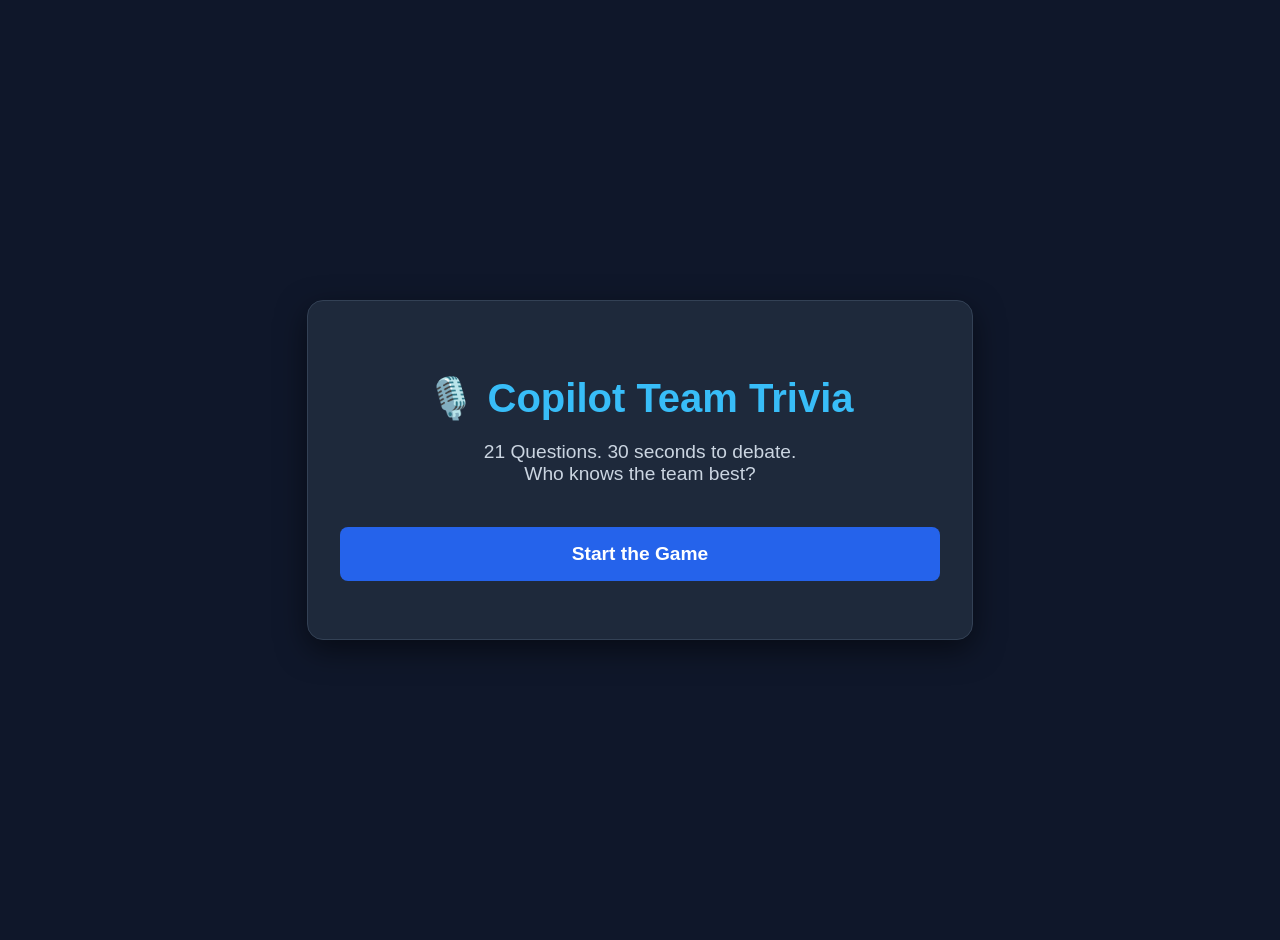
==== index.html @ fa29020d "changing index to new webpage" ====
<!DOCTYPE html>
<html lang="en">
<head>
    <meta charset="UTF-8">
    <meta name="viewport" content="width=device-width, initial-scale=1.0">
    <title>Copilot Team Trivia</title>
    <style>
        :root {
            --bg-color: #0f172a; /* Deep slate blue */
            --text-color: #f8fafc;
            --accent-color: #38bdf8; /* Bright sky blue */
            --card-bg: #1e293b;
            --timer-color: #fbbf24; /* Amber */
        }

        body {
            font-family: -apple-system, BlinkMacSystemFont, 'Segoe UI', Roboto, Helvetica, Arial, sans-serif;
            background-color: var(--bg-color);
            color: var(--text-color);
            display: flex;
            justify-content: center;
            align-items: center;
            min-height: 100vh;
            margin: 0;
            padding: 20px;
        }

        .container {
            background-color: var(--card-bg);
            padding: 3rem 2rem;
            border-radius: 16px;
            box-shadow: 0 10px 30px rgba(0,0,0,0.5);
            max-width: 600px;
            width: 100%;
            border: 1px solid #334155;
            text-align: center;
            position: relative;
        }

        h1 { color: var(--accent-color); font-size: 2.5rem; margin-bottom: 0.5rem; }
        h2 { font-size: 2rem; margin-bottom: 1rem; color: #fff; }
        
        .question-text {
            font-size: 1.5rem;
            line-height: 1.4;
            margin: 2rem 0;
            padding: 1.5rem;
            background: rgba(0,0,0,0.2);
            border-radius: 8px;
            border-left: 4px solid var(--accent-color);
        }

        .btn {
            display: inline-block;
            width: 100%;
            padding: 16px;
            margin: 10px 0;
            background-color: #2563eb;
            color: white;
            border: none;
            border-radius: 8px;
            cursor: pointer;
            font-size: 1.2rem;
            font-weight: bold;
            transition: all 0.2s;
        }

        .btn:hover { background-color: #3b82f6; transform: translateY(-2px); }
        .btn-secondary { background-color: #475569; }
        .btn-secondary:hover { background-color: #64748b; }

        .hidden { display: none !important; }

        /* Timer Styles */
        .timer-circle {
            width: 100px;
            height: 100px;
            border-radius: 50%;
            border: 6px solid #334155;
            display: flex;
            justify-content: center;
            align-items: center;
            font-size: 2.5rem;
            font-weight: bold;
            margin: 0 auto 20px auto;
            color: var(--timer-color);
            transition: color 0.3s;
        }

        .timer-warning { color: #ef4444; border-color: #ef4444; animation: pulse 1s infinite; }

        @keyframes pulse {
            0% { transform: scale(1); }
            50% { transform: scale(1.05); }
            100% { transform: scale(1); }
        }

        /* Reveal Styles */
        .reveal-box {
            background-color: #166534;
            color: white;
            padding: 20px;
            border-radius: 8px;
            font-size: 1.5rem;
            margin: 20px 0;
            animation: slideDown 0.4s ease-out;
        }

        @keyframes slideDown {
            from { opacity: 0; transform: translateY(-20px); }
            to { opacity: 1; transform: translateY(0); }
        }

        .progress { color: #94a3b8; font-size: 0.9rem; margin-bottom: 1rem; }
    </style>
</head>
<body>

<div class="container">
    <div id="start-screen">
        <h1>🎙️ Copilot Team Trivia</h1>
        <p style="font-size: 1.2rem; color: #cbd5e1; margin-bottom: 2rem;">
            21 Questions. 30 seconds to debate. <br>Who knows the team best?
        </p>
        <button class="btn" onclick="startGame()">Start the Game</button>
    </div>

    <div id="card-screen" class="hidden">
        <div class="progress" id="progress-text">Card 1 / 21</div>
        <h2 id="person-name">Name</h2>
        
        <div class="question-text" id="question-text">
            Question goes here?
        </div>

        <div id="timer-area">
            <div class="timer-circle" id="timer-display">30</div>
            <button class="btn btn-secondary" id="start-timer-btn" onclick="startTimer()">⏱️ Start 30s Timer</button>
        </div>

        <div id="reveal-area" class="hidden">
            <div class="reveal-box">
                ☕ <span id="reveal-text">Name, time to spill the tea!</span>
            </div>
            <button class="btn" onclick="nextQuestion()">Next Question ➡️</button>
        </div>
        
        <button class="btn btn-secondary hidden" id="manual-reveal-btn" onclick="triggerReveal()" style="margin-top: 10px; font-size: 1rem; padding: 10px;">Skip Timer & Spill the Tea</button>
    </div>

    <div id="end-screen" class="hidden">
        <h1>🎉 That's a wrap!</h1>
        <p style="font-size: 1.2rem; margin-top: 20px;">Now we all know a little too much about each other.</p>
        <button class="btn" onclick="location.reload()" style="margin-top: 30px;">Play Again</button>
    </div>
</div>

<script>
    const triviaData = [
        { name: "Alan Secundo", q: "What city does Alan live in?" },
        { name: "Annabelle Joynson", q: "What is Annabelle's favorite TV show?" },
        { name: "Beatriz Donega", q: "What is Beatriz's favorite type of cuisine?" },
        { name: "Bhavesh Jaisinghani", q: "How many languages does Bhavesh speak?" },
        { name: "Chris Hodapp", q: "What was the name of Chris's first pet?" },
        { name: "Dmitrii Zakharov", q: "What is Dmitrii's favorite sport to watch?" },
        { name: "Jens Phanich", q: "What is Jens's favorite childhood movie?" },
        { name: "Jonathan Sudarpo", q: "How many countries has Jonathan visited?" },
        { name: "Li Song", q: "What is Li's go-to karaoke song?" },
        { name: "Ljupco Petkovski", q: "What kind of pet does Ljupco have?" },
        { name: "Mathuriga Thavarajah", q: "What is Mathuriga's favorite food to cook?" },
        { name: "Mihir Ahuja", q: "What instrument did Mihir play in high school?" },
        { name: "Nana Asante-Apeatu", q: "How many books does Nana read per year?" },
        { name: "Omar Alamrani", q: "What is Omar's favorite sports team?" },
        { name: "Sumit Malhotra", q: "What city was Sumit born in?" },
        { name: "Thomas Baker", q: "What is Thomas's standard coffee shop order?" },
        { name: "Tiffany Sentosa", q: "What is Tiffany's middle name?" },
        { name: "Tushar Sharma", q: "What is Tushar's favorite board game?" },
        { name: "Tyler Foreman", q: "What make and model was Tyler's first car?" },
        { name: "Vitor Bichara", q: "What is Vitor's favorite holiday destination?" },
        { name: "Warren Baltz", q: "What is Warren's favorite hobby on a Sunday?" }
    ];

    // Shuffle array so people don't know when their turn is coming
    function shuffle(array) {
        for (let i = array.length - 1; i > 0; i--) {
            const j = Math.floor(Math.random() * (i + 1));
            [array[i], array[j]] = [array[j], array[i]];
        }
        return array;
    }

    let gameData = [];
    let currentIndex = 0;
    let timerInterval;

    function startGame() {
        gameData = shuffle([...triviaData]);
        document.getElementById('start-screen').classList.add('hidden');
        document.getElementById('card-screen').classList.remove('hidden');
        loadCard();
    }

    function loadCard() {
        const currentData = gameData[currentIndex];
        
        // Reset UI
        document.getElementById('reveal-area').classList.add('hidden');
        document.getElementById('timer-area').classList.remove('hidden');
        document.getElementById('start-timer-btn').classList.remove('hidden');
        document.getElementById('manual-reveal-btn').classList.add('hidden');
        
        const timerDisplay = document.getElementById('timer-display');
        timerDisplay.innerText = "30";
        timerDisplay.classList.remove('timer-warning');

        // Load Content
        document.getElementById('progress-text').innerText = `Card ${currentIndex + 1} / ${gameData.length}`;
        document.getElementById('person-name').innerText = currentData.name;
        document.getElementById('question-text').innerText = currentData.q;
    }

    function startTimer() {
        document.getElementById('start-timer-btn').classList.add('hidden');
        document.getElementById('manual-reveal-btn').classList.remove('hidden');
        
        let timeLeft = 30;
        const timerDisplay = document.getElementById('timer-display');
        
        clearInterval(timerInterval);
        timerInterval = setInterval(() => {
            timeLeft--;
            timerDisplay.innerText = timeLeft;
            
            if (timeLeft <= 10) {
                timerDisplay.classList.add('timer-warning');
            }
            
            if (timeLeft <= 0) {
                clearInterval(timerInterval);
                triggerReveal();
            }
        }, 1000);
    }

    function triggerReveal() {
        clearInterval(timerInterval);
        const currentData = gameData[currentIndex];
        
        document.getElementById('timer-area').classList.add('hidden');
        document.getElementById('manual-reveal-btn').classList.add('hidden');
        
        const revealArea = document.getElementById('reveal-area');
        revealArea.classList.remove('hidden');
        
        // Extract just the first name for the prompt
        const firstName = currentData.name.split(' ')[0];
        document.getElementById('reveal-text').innerText = `Time's up, ${firstName}... spill the tea!`;
    }

    function nextQuestion() {
        currentIndex++;
        if (currentIndex < gameData.length) {
            loadCard();
        } else {
            document.getElementById('card-screen').classList.add('hidden');
            document.getElementById('end-screen').classList.remove('hidden');
        }
    }
</script>

</body>
</html>
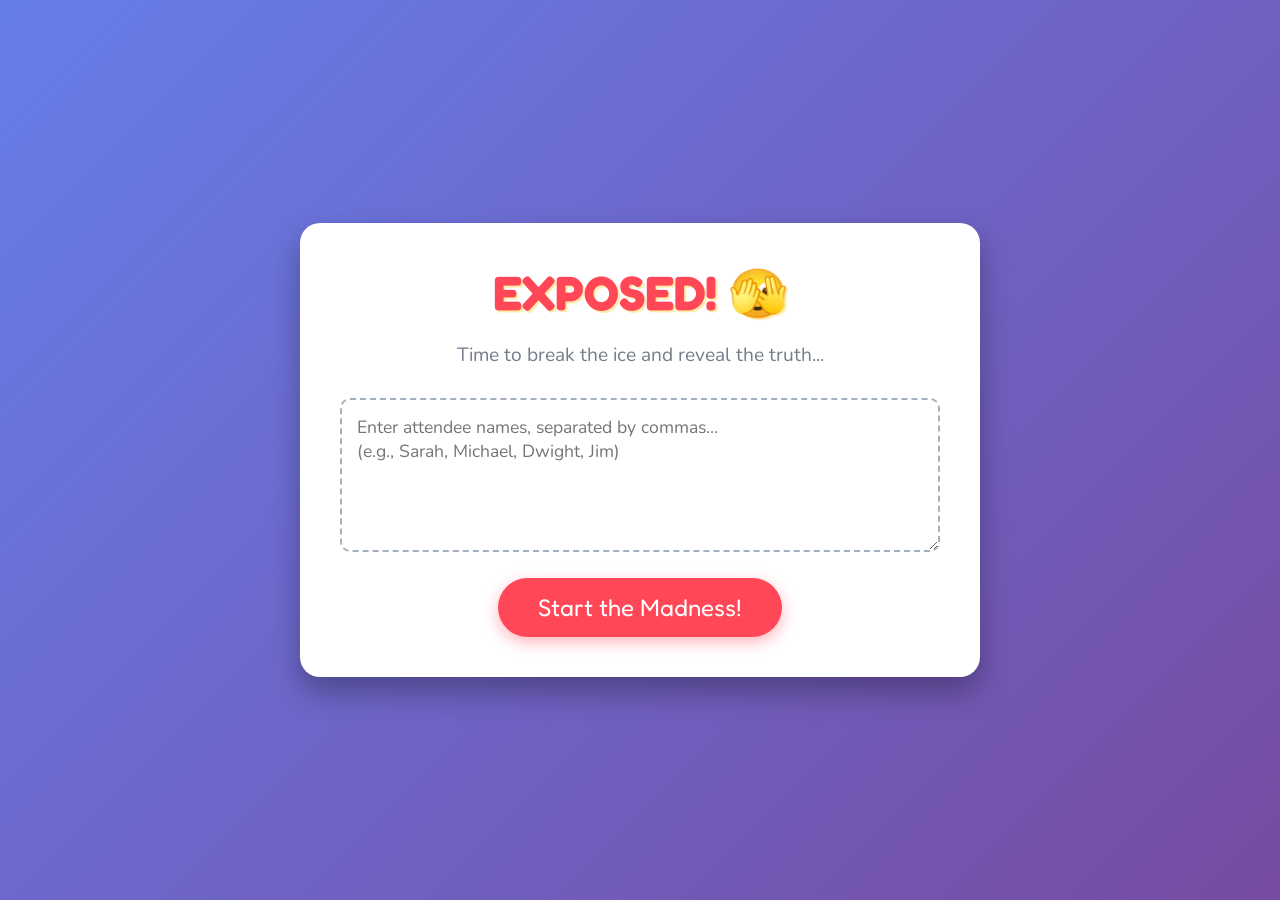
==== commit a0071e28: "Replace team trivia with Exposed icebreaker game. Save the previous index as index-old1.html for ref" ====
--- a/index.html
+++ b/index.html
@@ -3,270 +3,271 @@
 <head>
     <meta charset="UTF-8">
     <meta name="viewport" content="width=device-width, initial-scale=1.0">
-    <title>Copilot Team Trivia</title>
+    <title>Exposed! 🫣</title>
     <style>
-        :root {
-            --bg-color: #0f172a; /* Deep slate blue */
-            --text-color: #f8fafc;
-            --accent-color: #38bdf8; /* Bright sky blue */
-            --card-bg: #1e293b;
-            --timer-color: #fbbf24; /* Amber */
-        }
+        @import url('https://fonts.googleapis.com/css2?family=Fredoka+One&family=Nunito:wght@400;700&display=swap');
 
         body {
-            font-family: -apple-system, BlinkMacSystemFont, 'Segoe UI', Roboto, Helvetica, Arial, sans-serif;
-            background-color: var(--bg-color);
-            color: var(--text-color);
+            margin: 0;
+            padding: 0;
+            font-family: 'Nunito', sans-serif;
+            background: linear-gradient(135deg, #667eea 0%, #764ba2 100%);
+            color: #333;
             display: flex;
             justify-content: center;
             align-items: center;
             min-height: 100vh;
-            margin: 0;
-            padding: 20px;
         }
 
         .container {
-            background-color: var(--card-bg);
-            padding: 3rem 2rem;
-            border-radius: 16px;
-            box-shadow: 0 10px 30px rgba(0,0,0,0.5);
+            background: #ffffff;
+            width: 90%;
             max-width: 600px;
-            width: 100%;
-            border: 1px solid #334155;
+            padding: 40px;
+            border-radius: 20px;
+            box-shadow: 0 15px 30px rgba(0,0,0,0.3);
             text-align: center;
             position: relative;
-        }
-
-        h1 { color: var(--accent-color); font-size: 2.5rem; margin-bottom: 0.5rem; }
-        h2 { font-size: 2rem; margin-bottom: 1rem; color: #fff; }
-        
-        .question-text {
-            font-size: 1.5rem;
-            line-height: 1.4;
-            margin: 2rem 0;
-            padding: 1.5rem;
-            background: rgba(0,0,0,0.2);
-            border-radius: 8px;
-            border-left: 4px solid var(--accent-color);
-        }
-
-        .btn {
-            display: inline-block;
+            overflow: hidden;
+        }
+
+        h1 {
+            font-family: 'Fredoka One', cursive;
+            color: #ff4757;
+            font-size: 3rem;
+            margin-top: 0;
+            margin-bottom: 10px;
+            text-shadow: 2px 2px 0px #ffeaa7;
+        }
+
+        p.subtitle {
+            font-size: 1.2rem;
+            color: #747d8c;
+            margin-bottom: 30px;
+        }
+
+        textarea {
             width: 100%;
-            padding: 16px;
-            margin: 10px 0;
-            background-color: #2563eb;
+            padding: 15px;
+            border: 2px dashed #a4b0be;
+            border-radius: 10px;
+            font-size: 1.1rem;
+            font-family: 'Nunito', sans-serif;
+            box-sizing: border-box;
+            resize: vertical;
+            transition: border-color 0.3s;
+        }
+
+        textarea:focus {
+            outline: none;
+            border-color: #ff4757;
+        }
+
+        button {
+            background: #ff4757;
             color: white;
             border: none;
-            border-radius: 8px;
+            padding: 15px 40px;
+            font-size: 1.5rem;
+            font-family: 'Fredoka One', cursive;
+            border-radius: 50px;
             cursor: pointer;
+            box-shadow: 0 5px 15px rgba(255, 71, 87, 0.4);
+            transition: transform 0.2s, background 0.2s;
+            margin-top: 20px;
+        }
+
+        button:hover {
+            transform: scale(1.05) translateY(-3px);
+            background: #ff6b81;
+        }
+
+        button:active {
+            transform: scale(0.95) translateY(0);
+        }
+
+        /* Screens */
+        #game-screen, #end-screen {
+            display: none;
+        }
+
+        /* Game Elements */
+        .player-reveal {
             font-size: 1.2rem;
             font-weight: bold;
-            transition: all 0.2s;
-        }
-
-        .btn:hover { background-color: #3b82f6; transform: translateY(-2px); }
-        .btn-secondary { background-color: #475569; }
-        .btn-secondary:hover { background-color: #64748b; }
-
-        .hidden { display: none !important; }
-
-        /* Timer Styles */
-        .timer-circle {
-            width: 100px;
-            height: 100px;
-            border-radius: 50%;
-            border: 6px solid #334155;
-            display: flex;
-            justify-content: center;
-            align-items: center;
-            font-size: 2.5rem;
-            font-weight: bold;
-            margin: 0 auto 20px auto;
-            color: var(--timer-color);
-            transition: color 0.3s;
-        }
-
-        .timer-warning { color: #ef4444; border-color: #ef4444; animation: pulse 1s infinite; }
-
-        @keyframes pulse {
-            0% { transform: scale(1); }
-            50% { transform: scale(1.05); }
-            100% { transform: scale(1); }
-        }
-
-        /* Reveal Styles */
-        .reveal-box {
-            background-color: #166534;
-            color: white;
-            padding: 20px;
-            border-radius: 8px;
+            color: #747d8c;
+            text-transform: uppercase;
+            letter-spacing: 2px;
+        }
+
+        #current-player {
+            font-family: 'Fredoka One', cursive;
+            font-size: 3.5rem;
+            color: #3742fa;
+            margin: 10px 0;
+            animation: popIn 0.5s cubic-bezier(0.175, 0.885, 0.32, 1.275);
+        }
+
+        .question-box {
+            background: #f1f2f6;
+            padding: 30px;
+            border-radius: 15px;
             font-size: 1.5rem;
-            margin: 20px 0;
-            animation: slideDown 0.4s ease-out;
-        }
-
-        @keyframes slideDown {
-            from { opacity: 0; transform: translateY(-20px); }
-            to { opacity: 1; transform: translateY(0); }
-        }
-
-        .progress { color: #94a3b8; font-size: 0.9rem; margin-bottom: 1rem; }
+            font-weight: 700;
+            margin: 30px 0;
+            border-left: 8px solid #ffa502;
+            animation: slideUp 0.5s ease;
+        }
+
+        /* Animations */
+        @keyframes popIn {
+            0% { transform: scale(0.5); opacity: 0; }
+            100% { transform: scale(1); opacity: 1; }
+        }
+
+        @keyframes slideUp {
+            0% { transform: translateY(20px); opacity: 0; }
+            100% { transform: translateY(0); opacity: 1; }
+        }
+
     </style>
 </head>
 <body>
 
-<div class="container">
-    <div id="start-screen">
-        <h1>🎙️ Copilot Team Trivia</h1>
-        <p style="font-size: 1.2rem; color: #cbd5e1; margin-bottom: 2rem;">
-            21 Questions. 30 seconds to debate. <br>Who knows the team best?
-        </p>
-        <button class="btn" onclick="startGame()">Start the Game</button>
+    <div class="container">
+        <h1>EXPOSED! 🫣</h1>
+        <p class="subtitle">Time to break the ice and reveal the truth...</p>
+        
+        <div id="setup-screen">
+            <textarea id="player-input" rows="5" placeholder="Enter attendee names, separated by commas...&#10;(e.g., Sarah, Michael, Dwight, Jim)"></textarea>
+            <br>
+            <button onclick="startGame()">Start the Madness!</button>
+        </div>
+
+        <div id="game-screen">
+            <div class="player-reveal">The spotlight is on...</div>
+            <div id="current-player">???</div>
+            <div class="question-box" id="current-question">
+                Get ready for the first question!
+            </div>
+            <button onclick="nextVictim()">Next Victim 🎲</button>
+        </div>
+
+        <div id="end-screen">
+            <div id="current-player" style="color: #2ed573;">That's Everyone!</div>
+            <p class="subtitle">There are no more secrets left to expose.</p>
+            <button onclick="resetGame()">Play Again</button>
+        </div>
     </div>
 
-    <div id="card-screen" class="hidden">
-        <div class="progress" id="progress-text">Card 1 / 21</div>
-        <h2 id="person-name">Name</h2>
+    <script>
+        // The Vault of Questions
         
-        <div class="question-text" id="question-text">
-            Question goes here?
-        </div>
-
-        <div id="timer-area">
-            <div class="timer-circle" id="timer-display">30</div>
-            <button class="btn btn-secondary" id="start-timer-btn" onclick="startTimer()">⏱️ Start 30s Timer</button>
-        </div>
-
-        <div id="reveal-area" class="hidden">
-            <div class="reveal-box">
-                ☕ <span id="reveal-text">Name, time to spill the tea!</span>
-            </div>
-            <button class="btn" onclick="nextQuestion()">Next Question ➡️</button>
-        </div>
-        
-        <button class="btn btn-secondary hidden" id="manual-reveal-btn" onclick="triggerReveal()" style="margin-top: 10px; font-size: 1rem; padding: 10px;">Skip Timer & Spill the Tea</button>
-    </div>
-
-    <div id="end-screen" class="hidden">
-        <h1>🎉 That's a wrap!</h1>
-        <p style="font-size: 1.2rem; margin-top: 20px;">Now we all know a little too much about each other.</p>
-        <button class="btn" onclick="location.reload()" style="margin-top: 30px;">Play Again</button>
-    </div>
-</div>
-
-<script>
-    const triviaData = [
-        { name: "Alan Secundo", q: "What city does Alan live in?" },
-        { name: "Annabelle Joynson", q: "What is Annabelle's favorite TV show?" },
-        { name: "Beatriz Donega", q: "What is Beatriz's favorite type of cuisine?" },
-        { name: "Bhavesh Jaisinghani", q: "How many languages does Bhavesh speak?" },
-        { name: "Chris Hodapp", q: "What was the name of Chris's first pet?" },
-        { name: "Dmitrii Zakharov", q: "What is Dmitrii's favorite sport to watch?" },
-        { name: "Jens Phanich", q: "What is Jens's favorite childhood movie?" },
-        { name: "Jonathan Sudarpo", q: "How many countries has Jonathan visited?" },
-        { name: "Li Song", q: "What is Li's go-to karaoke song?" },
-        { name: "Ljupco Petkovski", q: "What kind of pet does Ljupco have?" },
-        { name: "Mathuriga Thavarajah", q: "What is Mathuriga's favorite food to cook?" },
-        { name: "Mihir Ahuja", q: "What instrument did Mihir play in high school?" },
-        { name: "Nana Asante-Apeatu", q: "How many books does Nana read per year?" },
-        { name: "Omar Alamrani", q: "What is Omar's favorite sports team?" },
-        { name: "Sumit Malhotra", q: "What city was Sumit born in?" },
-        { name: "Thomas Baker", q: "What is Thomas's standard coffee shop order?" },
-        { name: "Tiffany Sentosa", q: "What is Tiffany's middle name?" },
-        { name: "Tushar Sharma", q: "What is Tushar's favorite board game?" },
-        { name: "Tyler Foreman", q: "What make and model was Tyler's first car?" },
-        { name: "Vitor Bichara", q: "What is Vitor's favorite holiday destination?" },
-        { name: "Warren Baltz", q: "What is Warren's favorite hobby on a Sunday?" }
-    ];
-
-    // Shuffle array so people don't know when their turn is coming
-    function shuffle(array) {
-        for (let i = array.length - 1; i > 0; i--) {
-            const j = Math.floor(Math.random() * (i + 1));
-            [array[i], array[j]] = [array[j], array[i]];
-        }
-        return array;
-    }
-
-    let gameData = [];
-    let currentIndex = 0;
-    let timerInterval;
-
-    function startGame() {
-        gameData = shuffle([...triviaData]);
-        document.getElementById('start-screen').classList.add('hidden');
-        document.getElementById('card-screen').classList.remove('hidden');
-        loadCard();
-    }
-
-    function loadCard() {
-        const currentData = gameData[currentIndex];
-        
-        // Reset UI
-        document.getElementById('reveal-area').classList.add('hidden');
-        document.getElementById('timer-area').classList.remove('hidden');
-        document.getElementById('start-timer-btn').classList.remove('hidden');
-        document.getElementById('manual-reveal-btn').classList.add('hidden');
-        
-        const timerDisplay = document.getElementById('timer-display');
-        timerDisplay.innerText = "30";
-        timerDisplay.classList.remove('timer-warning');
-
-        // Load Content
-        document.getElementById('progress-text').innerText = `Card ${currentIndex + 1} / ${gameData.length}`;
-        document.getElementById('person-name').innerText = currentData.name;
-        document.getElementById('question-text').innerText = currentData.q;
-    }
-
-    function startTimer() {
-        document.getElementById('start-timer-btn').classList.add('hidden');
-        document.getElementById('manual-reveal-btn').classList.remove('hidden');
-        
-        let timeLeft = 30;
-        const timerDisplay = document.getElementById('timer-display');
-        
-        clearInterval(timerInterval);
-        timerInterval = setInterval(() => {
-            timeLeft--;
-            timerDisplay.innerText = timeLeft;
+        const questionsPool = [
+            "What is your secret movie love? (e.g. Pitch Perfect, High School Musical)",
+            "What is the most embarrassing song you secretly jam out to?",
+            "What is the weirdest thing you've ever eaten?",
+            "If you had to wear a warning label, what would yours say?",
+            "What is your most irrational fear?",
+            "What was your worst fashion phase?",
+            "If you were a potato, how would you like to be cooked?",
+            "What's a weird habit you have when you're alone?",
+            "Have you ever blamed a fart on a pet (or someone else)? Be honest.",
+            "What is the most ridiculous thing you believed as a kid?",
+            "What is your most useless hidden talent?",
+            "If someone narrated your life, who would you want it to be?",
+            "What's the most embarrassing thing you've done on a Zoom call?",
+            "If you could only eat one food for the rest of your life, what is it?",
+            "What's a reality TV show you would absolutely dominate?",
+            "What is the weirdest thing you've ever bought online late at night?",
+            "What is your most controversial food opinion? (e.g., pineapple belongs on pizza)",
+            "If your internet history from today was exposed, what's the weirdest thing you Googled?",
+            "Have you ever accidentally sent a text to the wrong person? What did it say?",
+            "What is a common word you constantly mispronounce or misspell?",
+            "If you were an Olympic athlete, what would your highly specific, non-athletic sport be?",
+            "What’s the most ridiculous excuse you’ve ever used to get out of doing something?",
+            "If you had a theme song that played every time you entered a room, what would it be?",
+            "Which fictional character do you relate to on a slightly embarrassing level?",
+            "What is the weirdest nickname you’ve ever been given?",
+            "What's a popular trend you completely fell for that makes you cringe now?",
+            "If you had to survive a zombie apocalypse using only three items currently on your desk, what are they?",
+            "What is the absolute worst haircut you've ever had?",
+            "If you had to give a 10-minute presentation with zero preparation, what niche topic would it be on?",
+            "What is a supposedly 'fun' activity that you secretly absolutely despise?"
+        ];
+
+        let players = [];
+        let availableQuestions = [];
+
+        function startGame() {
+            const input = document.getElementById('player-input').value;
+            // Split by comma, trim whitespace, and remove empty entries
+            players = input.split(',').map(name => name.trim()).filter(name => name !== "");
+
+            if (players.length === 0) {
+                alert("You need to enter at least one victim... I mean, player!");
+                return;
+            }
+
+            // Shuffle players so the order is random
+            players = shuffleArray(players);
+            // Copy the questions pool so we can remove them as they are asked
+            availableQuestions = [...questionsPool]; 
+
+            document.getElementById('setup-screen').style.display = 'none';
+            document.getElementById('game-screen').style.display = 'block';
             
-            if (timeLeft <= 10) {
-                timerDisplay.classList.add('timer-warning');
-            }
+            nextVictim();
+        }
+
+        function nextVictim() {
+            if (players.length === 0) {
+                document.getElementById('game-screen').style.display = 'none';
+                document.getElementById('end-screen').style.display = 'block';
+                return;
+            }
+
+            // Get next player and remove them from the array
+            const player = players.pop();
+
+            // Refill questions if we run out before players
+            if (availableQuestions.length === 0) {
+                availableQuestions = [...questionsPool];
+            }
+
+            // Get a random question and remove it from the available pool
+            const questionIndex = Math.floor(Math.random() * availableQuestions.length);
+            const question = availableQuestions.splice(questionIndex, 1)[0];
+
+            // Update UI
+            const playerEl = document.getElementById('current-player');
+            const questionEl = document.getElementById('current-question');
             
-            if (timeLeft <= 0) {
-                clearInterval(timerInterval);
-                triggerReveal();
-            }
-        }, 1000);
-    }
-
-    function triggerReveal() {
-        clearInterval(timerInterval);
-        const currentData = gameData[currentIndex];
-        
-        document.getElementById('timer-area').classList.add('hidden');
-        document.getElementById('manual-reveal-btn').classList.add('hidden');
-        
-        const revealArea = document.getElementById('reveal-area');
-        revealArea.classList.remove('hidden');
-        
-        // Extract just the first name for the prompt
-        const firstName = currentData.name.split(' ')[0];
-        document.getElementById('reveal-text').innerText = `Time's up, ${firstName}... spill the tea!`;
-    }
-
-    function nextQuestion() {
-        currentIndex++;
-        if (currentIndex < gameData.length) {
-            loadCard();
-        } else {
-            document.getElementById('card-screen').classList.add('hidden');
-            document.getElementById('end-screen').classList.remove('hidden');
-        }
-    }
-</script>
-
+            // Little trick to re-trigger CSS animations
+            playerEl.style.animation = 'none';
+            questionEl.style.animation = 'none';
+            setTimeout(() => {
+                playerEl.innerText = player;
+                questionEl.innerText = question;
+                playerEl.style.animation = 'popIn 0.5s cubic-bezier(0.175, 0.885, 0.32, 1.275)';
+                questionEl.style.animation = 'slideUp 0.5s ease';
+            }, 10);
+        }
+
+        function resetGame() {
+            document.getElementById('end-screen').style.display = 'none';
+            document.getElementById('setup-screen').style.display = 'block';
+            document.getElementById('player-input').value = '';
+        }
+
+        // Helper function to shuffle an array (Fisher-Yates shuffle)
+        function shuffleArray(array) {
+            for (let i = array.length - 1; i > 0; i--) {
+                const j = Math.floor(Math.random() * (i + 1));
+                [array[i], array[j]] = [array[j], array[i]];
+            }
+            return array;
+        }
+    </script>
 </body>
 </html>
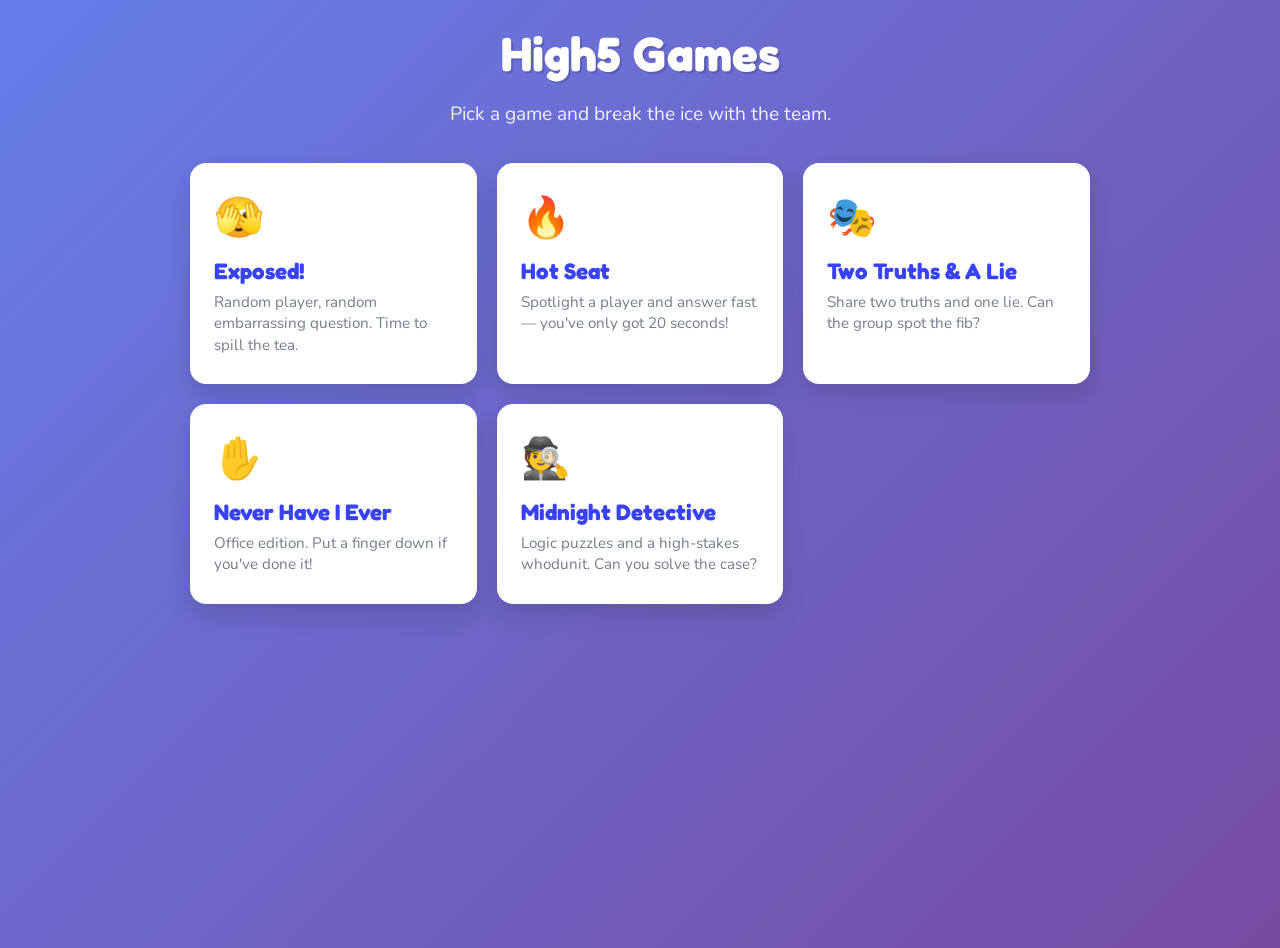
==== commit b105b97d: "Make games hub the GitHub Pages homepage. Rename the Exposed game to exposed.html and promote the hu" ====
--- a/index.html
+++ b/index.html
@@ -3,271 +3,120 @@
 <head>
     <meta charset="UTF-8">
     <meta name="viewport" content="width=device-width, initial-scale=1.0">
-    <title>Exposed! 🫣</title>
+    <title>High5 Games</title>
     <style>
         @import url('https://fonts.googleapis.com/css2?family=Fredoka+One&family=Nunito:wght@400;700&display=swap');
 
         body {
             margin: 0;
-            padding: 0;
+            padding: 24px;
             font-family: 'Nunito', sans-serif;
             background: linear-gradient(135deg, #667eea 0%, #764ba2 100%);
             color: #333;
-            display: flex;
-            justify-content: center;
-            align-items: center;
             min-height: 100vh;
         }
 
         .container {
-            background: #ffffff;
-            width: 90%;
-            max-width: 600px;
-            padding: 40px;
-            border-radius: 20px;
-            box-shadow: 0 15px 30px rgba(0,0,0,0.3);
-            text-align: center;
-            position: relative;
-            overflow: hidden;
+            max-width: 900px;
+            margin: 0 auto;
         }
 
         h1 {
             font-family: 'Fredoka One', cursive;
-            color: #ff4757;
+            color: white;
             font-size: 3rem;
-            margin-top: 0;
-            margin-bottom: 10px;
-            text-shadow: 2px 2px 0px #ffeaa7;
+            text-align: center;
+            margin: 0 0 8px;
+            text-shadow: 2px 2px 0 rgba(0, 0, 0, 0.15);
         }
 
-        p.subtitle {
+        .subtitle {
+            text-align: center;
+            color: rgba(255, 255, 255, 0.9);
             font-size: 1.2rem;
-            color: #747d8c;
-            margin-bottom: 30px;
+            margin-bottom: 36px;
         }
 
-        textarea {
-            width: 100%;
-            padding: 15px;
-            border: 2px dashed #a4b0be;
-            border-radius: 10px;
-            font-size: 1.1rem;
-            font-family: 'Nunito', sans-serif;
-            box-sizing: border-box;
-            resize: vertical;
-            transition: border-color 0.3s;
+        .grid {
+            display: grid;
+            grid-template-columns: repeat(auto-fill, minmax(260px, 1fr));
+            gap: 20px;
         }
 
-        textarea:focus {
-            outline: none;
-            border-color: #ff4757;
+        .game-card {
+            background: white;
+            border-radius: 16px;
+            padding: 28px 24px;
+            text-decoration: none;
+            color: inherit;
+            box-shadow: 0 10px 25px rgba(0, 0, 0, 0.15);
+            transition: transform 0.2s, box-shadow 0.2s;
+            display: block;
         }
 
-        button {
-            background: #ff4757;
-            color: white;
-            border: none;
-            padding: 15px 40px;
-            font-size: 1.5rem;
-            font-family: 'Fredoka One', cursive;
-            border-radius: 50px;
-            cursor: pointer;
-            box-shadow: 0 5px 15px rgba(255, 71, 87, 0.4);
-            transition: transform 0.2s, background 0.2s;
-            margin-top: 20px;
+        .game-card:hover {
+            transform: translateY(-4px);
+            box-shadow: 0 14px 30px rgba(0, 0, 0, 0.2);
         }
 
-        button:hover {
-            transform: scale(1.05) translateY(-3px);
-            background: #ff6b81;
+        .game-card .emoji {
+            font-size: 2.5rem;
+            margin-bottom: 12px;
         }
 
-        button:active {
-            transform: scale(0.95) translateY(0);
+        .game-card h2 {
+            font-family: 'Fredoka One', cursive;
+            font-size: 1.4rem;
+            margin: 0 0 8px;
+            color: #3742fa;
         }
 
-        /* Screens */
-        #game-screen, #end-screen {
-            display: none;
+        .game-card p {
+            margin: 0;
+            color: #747d8c;
+            font-size: 0.95rem;
+            line-height: 1.4;
         }
-
-        /* Game Elements */
-        .player-reveal {
-            font-size: 1.2rem;
-            font-weight: bold;
-            color: #747d8c;
-            text-transform: uppercase;
-            letter-spacing: 2px;
-        }
-
-        #current-player {
-            font-family: 'Fredoka One', cursive;
-            font-size: 3.5rem;
-            color: #3742fa;
-            margin: 10px 0;
-            animation: popIn 0.5s cubic-bezier(0.175, 0.885, 0.32, 1.275);
-        }
-
-        .question-box {
-            background: #f1f2f6;
-            padding: 30px;
-            border-radius: 15px;
-            font-size: 1.5rem;
-            font-weight: 700;
-            margin: 30px 0;
-            border-left: 8px solid #ffa502;
-            animation: slideUp 0.5s ease;
-        }
-
-        /* Animations */
-        @keyframes popIn {
-            0% { transform: scale(0.5); opacity: 0; }
-            100% { transform: scale(1); opacity: 1; }
-        }
-
-        @keyframes slideUp {
-            0% { transform: translateY(20px); opacity: 0; }
-            100% { transform: translateY(0); opacity: 1; }
-        }
-
     </style>
 </head>
 <body>
 
     <div class="container">
-        <h1>EXPOSED! 🫣</h1>
-        <p class="subtitle">Time to break the ice and reveal the truth...</p>
-        
-        <div id="setup-screen">
-            <textarea id="player-input" rows="5" placeholder="Enter attendee names, separated by commas...&#10;(e.g., Sarah, Michael, Dwight, Jim)"></textarea>
-            <br>
-            <button onclick="startGame()">Start the Madness!</button>
-        </div>
+        <h1>High5 Games</h1>
+        <p class="subtitle">Pick a game and break the ice with the team.</p>
 
-        <div id="game-screen">
-            <div class="player-reveal">The spotlight is on...</div>
-            <div id="current-player">???</div>
-            <div class="question-box" id="current-question">
-                Get ready for the first question!
-            </div>
-            <button onclick="nextVictim()">Next Victim 🎲</button>
-        </div>
+        <div class="grid">
+            <a class="game-card" href="index.html">
+                <div class="emoji">🫣</div>
+                <h2>Exposed!</h2>
+                <p>Random player, random embarrassing question. Time to spill the tea.</p>
+            </a>
 
-        <div id="end-screen">
-            <div id="current-player" style="color: #2ed573;">That's Everyone!</div>
-            <p class="subtitle">There are no more secrets left to expose.</p>
-            <button onclick="resetGame()">Play Again</button>
+            <a class="game-card" href="hot-seat.html">
+                <div class="emoji">🔥</div>
+                <h2>Hot Seat</h2>
+                <p>Spotlight a player and answer fast — you've only got 20 seconds!</p>
+            </a>
+
+            <a class="game-card" href="two-truths.html">
+                <div class="emoji">🎭</div>
+                <h2>Two Truths &amp; A Lie</h2>
+                <p>Share two truths and one lie. Can the group spot the fib?</p>
+            </a>
+
+            <a class="game-card" href="never-have-i-ever.html">
+                <div class="emoji">✋</div>
+                <h2>Never Have I Ever</h2>
+                <p>Office edition. Put a finger down if you've done it!</p>
+            </a>
+
+            <a class="game-card" href="midnight-detective.html">
+                <div class="emoji">🕵️</div>
+                <h2>Midnight Detective</h2>
+                <p>Logic puzzles and a high-stakes whodunit. Can you solve the case?</p>
+            </a>
         </div>
     </div>
 
-    <script>
-        // The Vault of Questions
-        
-        const questionsPool = [
-            "What is your secret movie love? (e.g. Pitch Perfect, High School Musical)",
-            "What is the most embarrassing song you secretly jam out to?",
-            "What is the weirdest thing you've ever eaten?",
-            "If you had to wear a warning label, what would yours say?",
-            "What is your most irrational fear?",
-            "What was your worst fashion phase?",
-            "If you were a potato, how would you like to be cooked?",
-            "What's a weird habit you have when you're alone?",
-            "Have you ever blamed a fart on a pet (or someone else)? Be honest.",
-            "What is the most ridiculous thing you believed as a kid?",
-            "What is your most useless hidden talent?",
-            "If someone narrated your life, who would you want it to be?",
-            "What's the most embarrassing thing you've done on a Zoom call?",
-            "If you could only eat one food for the rest of your life, what is it?",
-            "What's a reality TV show you would absolutely dominate?",
-            "What is the weirdest thing you've ever bought online late at night?",
-            "What is your most controversial food opinion? (e.g., pineapple belongs on pizza)",
-            "If your internet history from today was exposed, what's the weirdest thing you Googled?",
-            "Have you ever accidentally sent a text to the wrong person? What did it say?",
-            "What is a common word you constantly mispronounce or misspell?",
-            "If you were an Olympic athlete, what would your highly specific, non-athletic sport be?",
-            "What’s the most ridiculous excuse you’ve ever used to get out of doing something?",
-            "If you had a theme song that played every time you entered a room, what would it be?",
-            "Which fictional character do you relate to on a slightly embarrassing level?",
-            "What is the weirdest nickname you’ve ever been given?",
-            "What's a popular trend you completely fell for that makes you cringe now?",
-            "If you had to survive a zombie apocalypse using only three items currently on your desk, what are they?",
-            "What is the absolute worst haircut you've ever had?",
-            "If you had to give a 10-minute presentation with zero preparation, what niche topic would it be on?",
-            "What is a supposedly 'fun' activity that you secretly absolutely despise?"
-        ];
-
-        let players = [];
-        let availableQuestions = [];
-
-        function startGame() {
-            const input = document.getElementById('player-input').value;
-            // Split by comma, trim whitespace, and remove empty entries
-            players = input.split(',').map(name => name.trim()).filter(name => name !== "");
-
-            if (players.length === 0) {
-                alert("You need to enter at least one victim... I mean, player!");
-                return;
-            }
-
-            // Shuffle players so the order is random
-            players = shuffleArray(players);
-            // Copy the questions pool so we can remove them as they are asked
-            availableQuestions = [...questionsPool]; 
-
-            document.getElementById('setup-screen').style.display = 'none';
-            document.getElementById('game-screen').style.display = 'block';
-            
-            nextVictim();
-        }
-
-        function nextVictim() {
-            if (players.length === 0) {
-                document.getElementById('game-screen').style.display = 'none';
-                document.getElementById('end-screen').style.display = 'block';
-                return;
-            }
-
-            // Get next player and remove them from the array
-            const player = players.pop();
-
-            // Refill questions if we run out before players
-            if (availableQuestions.length === 0) {
-                availableQuestions = [...questionsPool];
-            }
-
-            // Get a random question and remove it from the available pool
-            const questionIndex = Math.floor(Math.random() * availableQuestions.length);
-            const question = availableQuestions.splice(questionIndex, 1)[0];
-
-            // Update UI
-            const playerEl = document.getElementById('current-player');
-            const questionEl = document.getElementById('current-question');
-            
-            // Little trick to re-trigger CSS animations
-            playerEl.style.animation = 'none';
-            questionEl.style.animation = 'none';
-            setTimeout(() => {
-                playerEl.innerText = player;
-                questionEl.innerText = question;
-                playerEl.style.animation = 'popIn 0.5s cubic-bezier(0.175, 0.885, 0.32, 1.275)';
-                questionEl.style.animation = 'slideUp 0.5s ease';
-            }, 10);
-        }
-
-        function resetGame() {
-            document.getElementById('end-screen').style.display = 'none';
-            document.getElementById('setup-screen').style.display = 'block';
-            document.getElementById('player-input').value = '';
-        }
-
-        // Helper function to shuffle an array (Fisher-Yates shuffle)
-        function shuffleArray(array) {
-            for (let i = array.length - 1; i > 0; i--) {
-                const j = Math.floor(Math.random() * (i + 1));
-                [array[i], array[j]] = [array[j], array[i]];
-            }
-            return array;
-        }
-    </script>
 </body>
-</html>+</html>
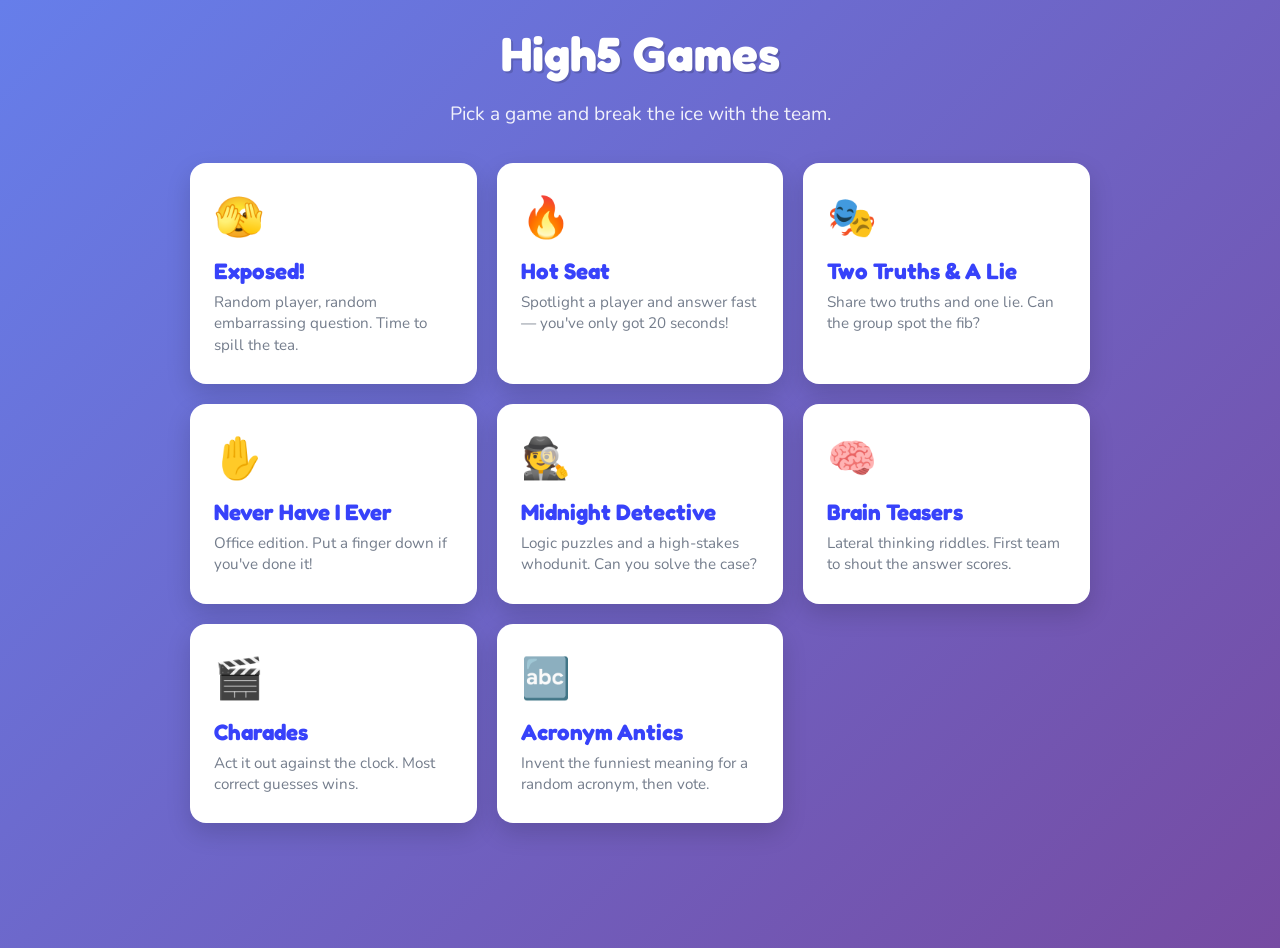
==== commit 8edf0413: "Add three team games on a shared asset foundation. Introduce Brain Teasers, Charades, and Acronym An" ====
--- a/index.html
+++ b/index.html
@@ -86,7 +86,7 @@
         <p class="subtitle">Pick a game and break the ice with the team.</p>
 
         <div class="grid">
-            <a class="game-card" href="index.html">
+            <a class="game-card" href="exposed.html">
                 <div class="emoji">🫣</div>
                 <h2>Exposed!</h2>
                 <p>Random player, random embarrassing question. Time to spill the tea.</p>
@@ -115,6 +115,24 @@
                 <h2>Midnight Detective</h2>
                 <p>Logic puzzles and a high-stakes whodunit. Can you solve the case?</p>
             </a>
+
+            <a class="game-card" href="brain-teasers.html">
+                <div class="emoji">🧠</div>
+                <h2>Brain Teasers</h2>
+                <p>Lateral thinking riddles. First team to shout the answer scores.</p>
+            </a>
+
+            <a class="game-card" href="charades.html">
+                <div class="emoji">🎬</div>
+                <h2>Charades</h2>
+                <p>Act it out against the clock. Most correct guesses wins.</p>
+            </a>
+
+            <a class="game-card" href="acronym-antics.html">
+                <div class="emoji">🔤</div>
+                <h2>Acronym Antics</h2>
+                <p>Invent the funniest meaning for a random acronym, then vote.</p>
+            </a>
         </div>
     </div>
 
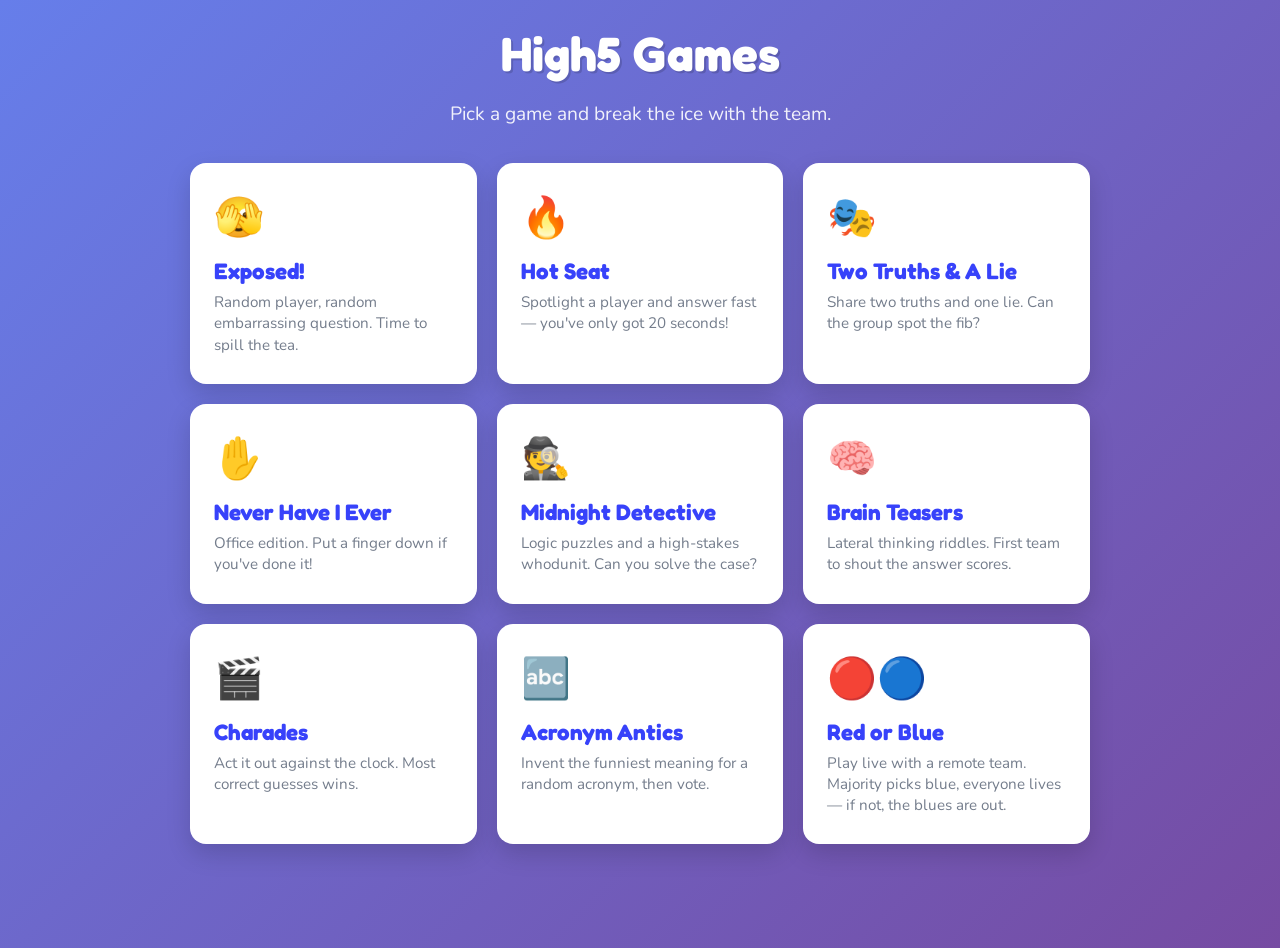
==== commit dde88921: "Add Red or Blue, a live multiplayer button-experiment game. Room-code lobby backed by Firebase Realt" ====
--- a/index.html
+++ b/index.html
@@ -133,6 +133,12 @@
                 <h2>Acronym Antics</h2>
                 <p>Invent the funniest meaning for a random acronym, then vote.</p>
             </a>
+
+            <a class="game-card" href="red-or-blue.html">
+                <div class="emoji">🔴🔵</div>
+                <h2>Red or Blue</h2>
+                <p>Play live with a remote team. Majority picks blue, everyone lives — if not, the blues are out.</p>
+            </a>
         </div>
     </div>
 
